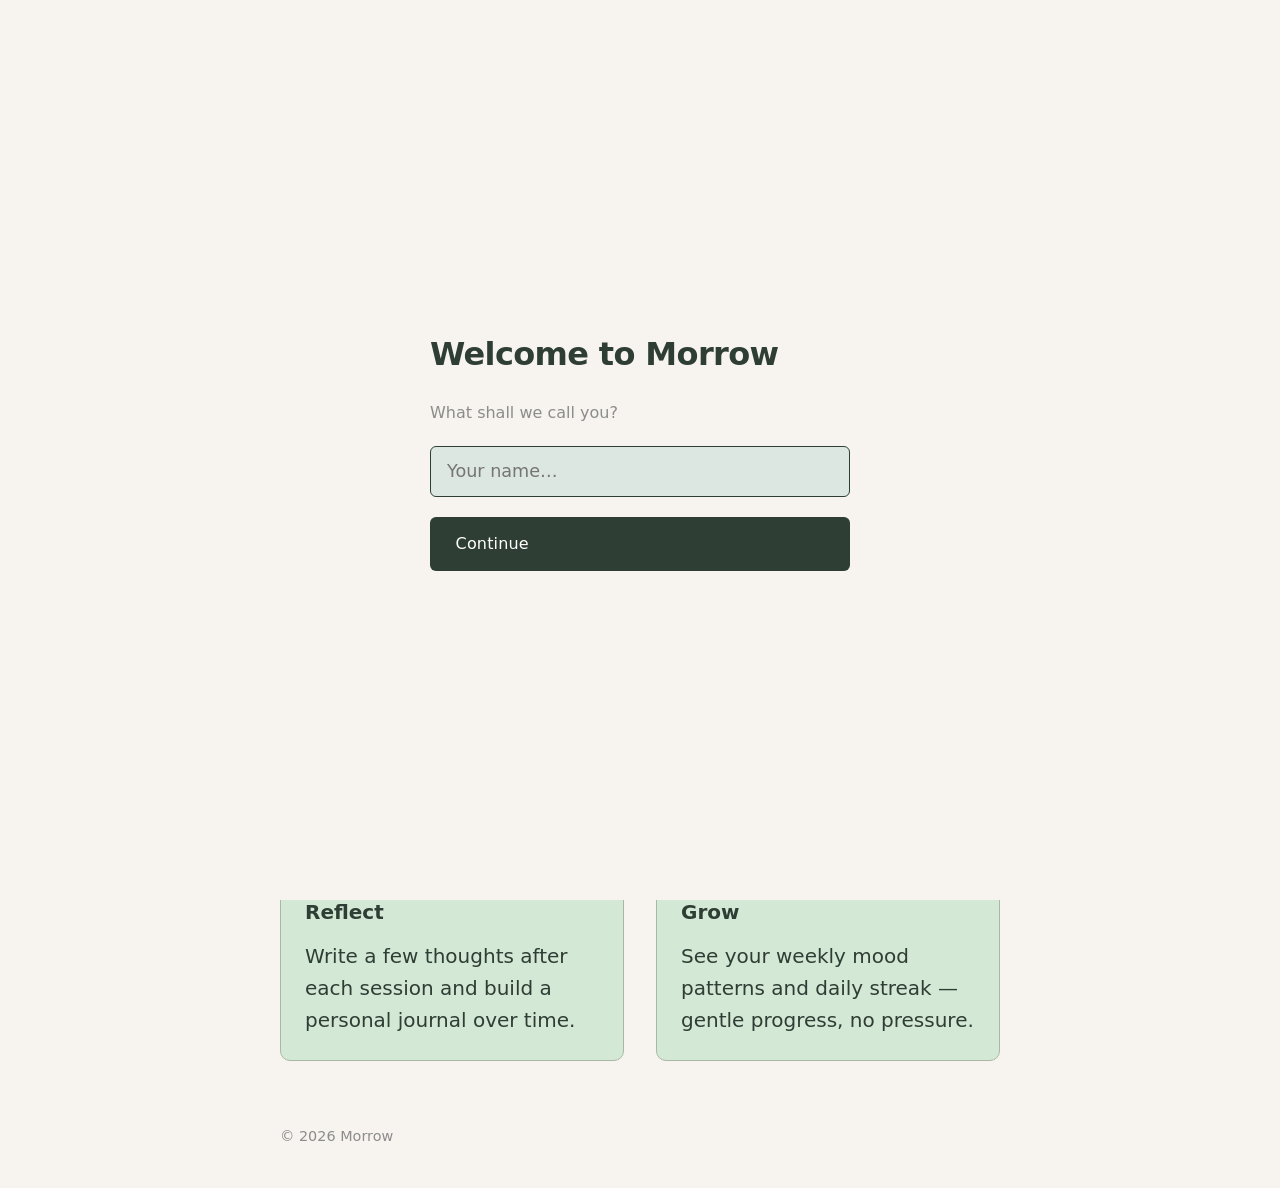
==== index.html @ deaaa67a "Add files via upload" ====
<!DOCTYPE html>
<html lang="en">
<head>
  <meta charset="UTF-8" />
  <meta name="viewport" content="width=device-width, initial-scale=1" />
  <title>Your Product</title>

  <link rel="stylesheet" href="styles.css" />
</head>

<body>

  <header>
    <div style="display:flex; align-items:center;">
      <img src="Morrow.svg" alt="Morrow logo" style="height:32px; width:auto;">
    </div>

    <nav>
      <a href="index.html">Home</a>
      <a href="start.html">Focus</a>
      <a href="journal.html">Journal</a>
    </nav>
  </header>

  <!-- First-visit name prompt -->
  <div class="name-overlay" id="nameOverlay" style="display:none">
    <div class="name-card">
      <h2>Welcome to Morrow</h2>
      <p>What shall we call you?</p>
      <input class="name-input" id="nameInput" type="text" placeholder="Your name…" maxlength="40" autocomplete="off" />
      <a class="button" href="#" id="nameSaveBtn" style="margin:0">Continue</a>
    </div>
  </div>

  <main>
    <h1 id="greeting">Your daily pause</h1>
    <p>A few quiet moments to breathe, reflect, and move through your day with more intention.</p>

    <div class="stats-bar" id="statsBar" style="display:none"></div>

    <a class="button" href="start.html">Get Started</a>

    <section class="features">
      <h2>What makes it different</h2>

      <div class="feature-list">
        <div class="feature">
          <div class="icon">
            <svg xmlns="http://www.w3.org/2000/svg" width="28" height="28" viewBox="0 0 24 24" fill="none" stroke="currentColor" stroke-width="1.75" stroke-linecap="round" stroke-linejoin="round"><path d="M9.59 4.59A2 2 0 1 1 11 8H2m10.59 11.41A2 2 0 1 0 14 16H2m15.73-8.27A2.5 2.5 0 1 1 19.5 12H2"/></svg>
          </div>
          <h3>Breathe</h3>
          <p>A guided breathing exercise with ambient sound to bring you back to centre.</p>
        </div>

        <div class="feature">
          <div class="icon">
            <svg xmlns="http://www.w3.org/2000/svg" width="28" height="28" viewBox="0 0 24 24" fill="none" stroke="currentColor" stroke-width="1.75" stroke-linecap="round" stroke-linejoin="round"><path d="M12 3a6 6 0 0 0 9 9 9 9 0 1 1-9-9Z"/></svg>
          </div>
          <h3>Check in</h3>
          <p>Track your mood before and after each session with a simple moon-phase scale.</p>
        </div>

        <div class="feature">
          <div class="icon">
            <svg xmlns="http://www.w3.org/2000/svg" width="28" height="28" viewBox="0 0 24 24" fill="none" stroke="currentColor" stroke-width="1.75" stroke-linecap="round" stroke-linejoin="round"><path d="M2 3h6a4 4 0 0 1 4 4v14a3 3 0 0 0-3-3H2z"/><path d="M22 3h-6a4 4 0 0 0-4 4v14a3 3 0 0 1 3-3h7z"/></svg>
          </div>
          <h3>Reflect</h3>
          <p>Write a few thoughts after each session and build a personal journal over time.</p>
        </div>

        <div class="feature">
          <div class="icon">
            <svg xmlns="http://www.w3.org/2000/svg" width="28" height="28" viewBox="0 0 24 24" fill="none" stroke="currentColor" stroke-width="1.75" stroke-linecap="round" stroke-linejoin="round"><polyline points="22 7 13.5 15.5 8.5 10.5 2 17"/><polyline points="16 7 22 7 22 13"/></svg>
          </div>
          <h3>Grow</h3>
          <p>See your weekly mood patterns and daily streak — gentle progress, no pressure.</p>
        </div>
      </div>
    </section>

    <footer>
      © 2026 Morrow
    </footer>
  </main>

  <script>
    // ── Name personalisation ─────────────────────────────────────────────────
    const storedName = localStorage.getItem("morrowName");
    if (!storedName) {
      document.getElementById("nameOverlay").style.display = "flex";
      document.getElementById("nameInput").focus();
    } else {
      setGreeting(storedName);
    }

    document.getElementById("nameSaveBtn").addEventListener("click", function (e) {
      e.preventDefault();
      const name = document.getElementById("nameInput").value.trim();
      if (!name) { document.getElementById("nameInput").focus(); return; }
      localStorage.setItem("morrowName", name);
      document.getElementById("nameOverlay").style.display = "none";
      setGreeting(name);
    });

    document.getElementById("nameInput").addEventListener("keydown", function (e) {
      if (e.key === "Enter") document.getElementById("nameSaveBtn").click();
    });

    function setGreeting(name) {
      const hour = new Date().getHours();
      const time = hour < 12 ? "Good morning" : hour < 17 ? "Good afternoon" : "Good evening";
      document.getElementById("greeting").textContent = `${time}, ${name}`;
    }

    // ── Stats bar ────────────────────────────────────────────────────────────
    const entries = JSON.parse(localStorage.getItem("morrowJournal") || "[]");
    if (entries.length > 0) {
      const bar = document.getElementById("statsBar");
      bar.style.display = "flex";

      // Total sessions
      const total = entries.length;

      // Current streak: count consecutive calendar days ending today
      const today = new Date();
      today.setHours(0, 0, 0, 0);
      const days = new Set(entries.map(e => {
        const d = new Date(e.date);
        d.setHours(0, 0, 0, 0);
        return d.getTime();
      }));
      let streak = 0;
      let cursor = today.getTime();
      while (days.has(cursor)) {
        streak++;
        cursor -= 86400000;
      }

      bar.innerHTML = `
        <div class="stat">
          <span class="stat-value">${total}</span>
          <span class="stat-label">${total === 1 ? "session" : "sessions"}</span>
        </div>
        <div class="stat">
          <span class="stat-value">${streak}</span>
          <span class="stat-label">${streak === 1 ? "day streak" : "day streak"}</span>
        </div>
      `;
    }
  </script>

</body>
</html>
---- styles.css ----
:root {
  --font-main: system-ui, -apple-system, sans-serif;

  --color-bg: #F7F4EF;
  --color-surface: #DDE7E1;
  --color-card: #BFD8C1;
  --color-border: #A8B8A5;

  --color-text: #2F3E34;
  --color-muted: #8C8C8C;

  --color-accent: #D9C2A7;
  --color-button: #2F3E34;
  --color-button-text: #FFFFFF;

  --line-height: 1.6;
  --space: 2.5rem;
  --max-width: 720px;
}

body {
  margin: 0;
  padding: var(--space);
  padding-top: 100px;
  font-family: var(--font-main);
  color: var(--color-text);
  background: var(--color-bg);
  line-height: var(--line-height);
  display: block;
  opacity: 0;
  animation: fadeIn 0.8s ease forwards;
}

@keyframes fadeIn {
  from { opacity: 0; }
  to   { opacity: 1; }
}

main {
  max-width: var(--max-width);
  width: 100%;
  margin: 0 auto;
}

h1 {
  font-size: clamp(2rem, 4vw, 2.75rem);
  font-weight: 600;
  margin-bottom: 1rem;
  letter-spacing: -0.02em;
}

h2 {
  font-size: clamp(1.5rem, 3vw, 1.75rem);
  font-weight: 500;
  margin-bottom: 2.5rem;
  letter-spacing: -0.01em;
}

p {
  font-size: clamp(1rem, 2vw, 1.25rem);
  margin: 0 0 2rem 0;
  max-width: 55ch;
}

/* Header / Nav */
header {
  background: var(--color-surface);
  border-bottom: 1px solid var(--color-border);
  padding: 1rem 1.2rem;
  box-sizing: border-box;
  display: flex;
  align-items: center;
  justify-content: space-between;
  position: fixed;
  top: 0;
  left: 0;
  width: 100%;
  z-index: 1000;
}

header nav {
  display: flex;
  gap: 1.2rem;
  flex-wrap: wrap;
}

header nav a {
  color: var(--color-text);
  text-decoration: none;
  font-size: 1rem;
}

header nav a:hover {
  text-decoration: underline;
}

/* Buttons */
a.button {
  display: inline-block;
  padding: 0.9rem 1.6rem;
  border-radius: 6px;
  background: var(--color-button);
  color: var(--color-button-text);
  text-decoration: none;
  font-size: 1rem;
  letter-spacing: 0.01em;
  margin-right: 1rem;
  margin-bottom: 1rem;
}

a.button:hover {
  opacity: 0.85;
}

.back-button {
  display: inline-block;
  font-size: 1rem;
  color: var(--color-muted);
  text-decoration: none;
  margin-bottom: 1rem;
}

.back-button:hover {
  text-decoration: underline;
}

/* Forms */
label {
  display: block;
  margin-bottom: 0.5rem;
  font-size: 1rem;
  font-weight: 500;
}

.custom-select {
  position: relative;
  width: 100%;
  margin-bottom: 3.5rem;
  font-size: 1rem;
  user-select: none;
}

.custom-select__trigger {
  display: flex;
  align-items: center;
  justify-content: space-between;
  padding: 0.9rem 1rem;
  border: 1px solid var(--color-border);
  border-radius: 6px;
  background: var(--color-surface);
  color: var(--color-text);
  cursor: pointer;
}

.custom-select__trigger .placeholder {
  color: var(--color-muted);
}

.custom-select__options {
  display: none;
  position: absolute;
  top: calc(100% + 4px);
  left: 0;
  right: 0;
  background: var(--color-surface);
  border: 1px solid var(--color-border);
  border-radius: 6px;
  overflow: hidden;
  z-index: 100;
}

.custom-select.open .custom-select__options {
  display: block;
}

.custom-select .option {
  padding: 0.35rem 1rem;
  cursor: pointer;
  color: var(--color-text);
}

.custom-select .option:hover {
  background: var(--color-card);
}

.custom-select .option.selected {
  background: var(--color-card);
}

textarea {
  width: 100%;
  height: 160px;
  padding: 1rem;
  font-size: 1rem;
  border: 1px solid var(--color-border);
  border-radius: 6px;
  resize: vertical;
  font-family: var(--font-main);
  margin-bottom: 2rem;
  background: var(--color-surface);
  color: var(--color-text);
  box-sizing: border-box;
}

/* Feature cards (index.html) */
.features {
  margin-top: 5rem;
}

.feature-list {
  display: grid;
  grid-template-columns: repeat(auto-fit, minmax(260px, 1fr));
  gap: 3rem 2rem;
}

.feature {
  background: #D4E8D6;
  border: 1px solid var(--color-border);
  padding: 1.5rem;
  border-radius: 10px;
  display: flex;
  flex-direction: column;
  gap: 0.75rem;
}

.feature .icon {
  line-height: 1;
  color: var(--color-text);
  opacity: 0.75;
}

.feature h3 {
  font-size: 1.25rem;
  font-weight: 600;
  margin: 0;
}

.feature p {
  margin: 0;
  max-width: 50ch;
}

/* Footer */
footer {
  margin-top: 4rem;
  font-size: 0.9rem;
  color: var(--color-muted);
}

/* ── Name prompt overlay ── */
.name-overlay {
  position: fixed;
  inset: 0;
  background: var(--color-bg);
  display: flex;
  align-items: center;
  justify-content: center;
  z-index: 2000;
  animation: fadeIn 0.6s ease forwards;
}

.name-card {
  max-width: 420px;
  width: 90%;
  display: flex;
  flex-direction: column;
  gap: 1.25rem;
}

.name-card h2 {
  font-size: clamp(1.5rem, 3vw, 2rem);
  font-weight: 600;
  margin: 0;
  letter-spacing: -0.02em;
}

.name-card p {
  font-size: 1rem;
  color: var(--color-muted);
  margin: 0;
  max-width: none;
}

.name-input {
  width: 100%;
  padding: 0.9rem 1rem;
  font-size: 1.1rem;
  border: 1px solid var(--color-border);
  border-radius: 6px;
  background: var(--color-surface);
  color: var(--color-text);
  font-family: var(--font-main);
  box-sizing: border-box;
  outline: none;
}

.name-input:focus {
  border-color: var(--color-text);
}

/* ── Guided prompt (next.html) ── */
.guided-prompt {
  max-width: 55ch;
  font-size: 1rem;
  color: var(--color-muted);
  font-style: italic;
  line-height: 1.7;
  min-height: 3rem;
  text-align: center;
  margin: 0 auto 1.5rem;
  opacity: 0;
  transition: opacity 1s ease;
}

.guided-prompt.visible {
  opacity: 1;
}

/* ── End-of-session summary card ── */
.summary-card {
  background: var(--color-card);
  border: 1px solid var(--color-border);
  border-radius: 10px;
  padding: 1.5rem;
  margin-bottom: 2rem;
  display: none;
  flex-direction: column;
  gap: 0.75rem;
}

.summary-card.visible {
  display: flex;
}

.summary-card h3 {
  font-size: 1.1rem;
  font-weight: 600;
  margin: 0;
}

.summary-row {
  display: flex;
  justify-content: space-between;
  font-size: 0.95rem;
  color: var(--color-muted);
  flex-wrap: wrap;
  gap: 0.5rem;
}

.summary-row span:last-child {
  color: var(--color-text);
  font-weight: 500;
}

/* ── Weekly mood chart ── */
.mood-chart {
  margin: 2rem 0;
}

.mood-chart-title {
  font-size: 1rem;
  font-weight: 600;
  margin-bottom: 1rem;
  color: var(--color-text);
}


.mood-week-row {
  display: flex;
  justify-content: space-between;
  gap: 0.25rem;
  margin-top: 0.5rem;
}

.mood-week-day {
  display: flex;
  flex-direction: column;
  align-items: center;
  gap: 0.4rem;
  flex: 1;
}

.mood-week-label {
  font-size: 0.75rem;
  color: var(--color-muted);
}

.mood-week-moons {
  font-size: 1.1rem;
  display: flex;
  align-items: center;
  gap: 0.2rem;
  line-height: 1;
}

.mood-week-moons.muted {
  opacity: 0.35;
}

.mood-week-arrow {
  font-size: 0.65rem;
  color: var(--color-muted);
}

/* ── Streak / stats bar (index.html) ── */
.stats-bar {
  display: flex;
  gap: 2rem;
  margin-bottom: 2.5rem;
  flex-wrap: wrap;
}

.stat {
  display: flex;
  flex-direction: column;
  gap: 0.2rem;
}

.stat-value {
  font-size: 1.75rem;
  font-weight: 700;
  line-height: 1;
  color: var(--color-text);
}

.stat-label {
  font-size: 0.875rem;
  color: var(--color-muted);
}

/* ── Mood picker ── */
.mood-row {
  display: flex;
  gap: 0.75rem;
  margin-bottom: 2.5rem;
  flex-wrap: wrap;
}

.mood-btn {
  font-size: 1.6rem;
  background: var(--color-surface);
  border: 2px solid transparent;
  border-radius: 50%;
  width: 52px;
  height: 52px;
  cursor: pointer;
  display: flex;
  align-items: center;
  justify-content: center;
  transition: border-color 0.15s, background 0.15s;
  line-height: 1;
}

.mood-btn:hover {
  background: var(--color-card);
}

.mood-btn.selected {
  border-color: var(--color-border);
  background: var(--color-card);
}

/* ── Duration picker ── */
.duration-row {
  display: flex;
  gap: 0.75rem;
  margin-bottom: 2.5rem;
  flex-wrap: wrap;
}

.duration-btn {
  padding: 0.5rem 1.1rem;
  border-radius: 6px;
  border: 1px solid var(--color-border);
  background: var(--color-surface);
  color: var(--color-text);
  font-size: 0.95rem;
  font-family: var(--font-main);
  cursor: pointer;
  transition: background 0.15s;
}

.duration-btn:hover {
  background: var(--color-card);
}

.duration-btn.selected {
  background: var(--color-button);
  color: var(--color-button-text);
  border-color: var(--color-button);
}

/* ── Custom focus input ── */
.custom-input {
  width: 100%;
  padding: 0.9rem 1rem;
  font-size: 1rem;
  border: 1px solid var(--color-border);
  border-radius: 6px;
  background: var(--color-surface);
  color: var(--color-text);
  font-family: var(--font-main);
  box-sizing: border-box;
  margin-bottom: 3.5rem;
  display: none;
}

.custom-input:focus {
  outline: 2px solid var(--color-border);
  outline-offset: 2px;
}

/* ── Session timer (next.html) ── */
.session-timer {
  font-size: 2rem;
  font-weight: 600;
  letter-spacing: 0.05em;
  color: var(--color-text);
  text-align: center;
  margin-bottom: 0.25rem;
  font-variant-numeric: tabular-nums;
}

.session-timer-label {
  font-size: 0.875rem;
  color: var(--color-muted);
  text-align: center;
  margin-bottom: 1rem;
}

/* ── Ambient sound toggle ── */
.sound-row {
  display: flex;
  gap: 0.6rem;
  justify-content: center;
  flex-wrap: wrap;
  margin-bottom: 1.5rem;
}

.sound-btn {
  padding: 0.4rem 0.9rem;
  border-radius: 20px;
  border: 1px solid var(--color-border);
  background: var(--color-surface);
  color: var(--color-text);
  font-size: 0.875rem;
  font-family: var(--font-main);
  cursor: pointer;
  transition: background 0.15s;
}

.sound-btn:hover {
  background: var(--color-card);
}

.sound-btn.active {
  background: var(--color-button);
  color: var(--color-button-text);
  border-color: var(--color-button);
}

/* ── Mood display in journal entries ── */
.journal-entry-mood {
  display: flex;
  align-items: center;
  gap: 0.5rem;
  font-size: 0.875rem;
  color: var(--color-muted);
  margin-top: 0.75rem;
}

.mood-arrow {
  font-size: 0.75rem;
}

.journal-entry-meta {
  display: flex;
  gap: 1rem;
  flex-wrap: wrap;
  align-items: center;
  margin-top: 0.75rem;
  font-size: 0.875rem;
  color: var(--color-muted);
}

/* Responsive */
@media (max-width: 420px) {
  header {
    flex-direction: column;
    align-items: flex-start;
    gap: 0.5rem;
  }

  header nav {
    gap: 1rem;
  }
}
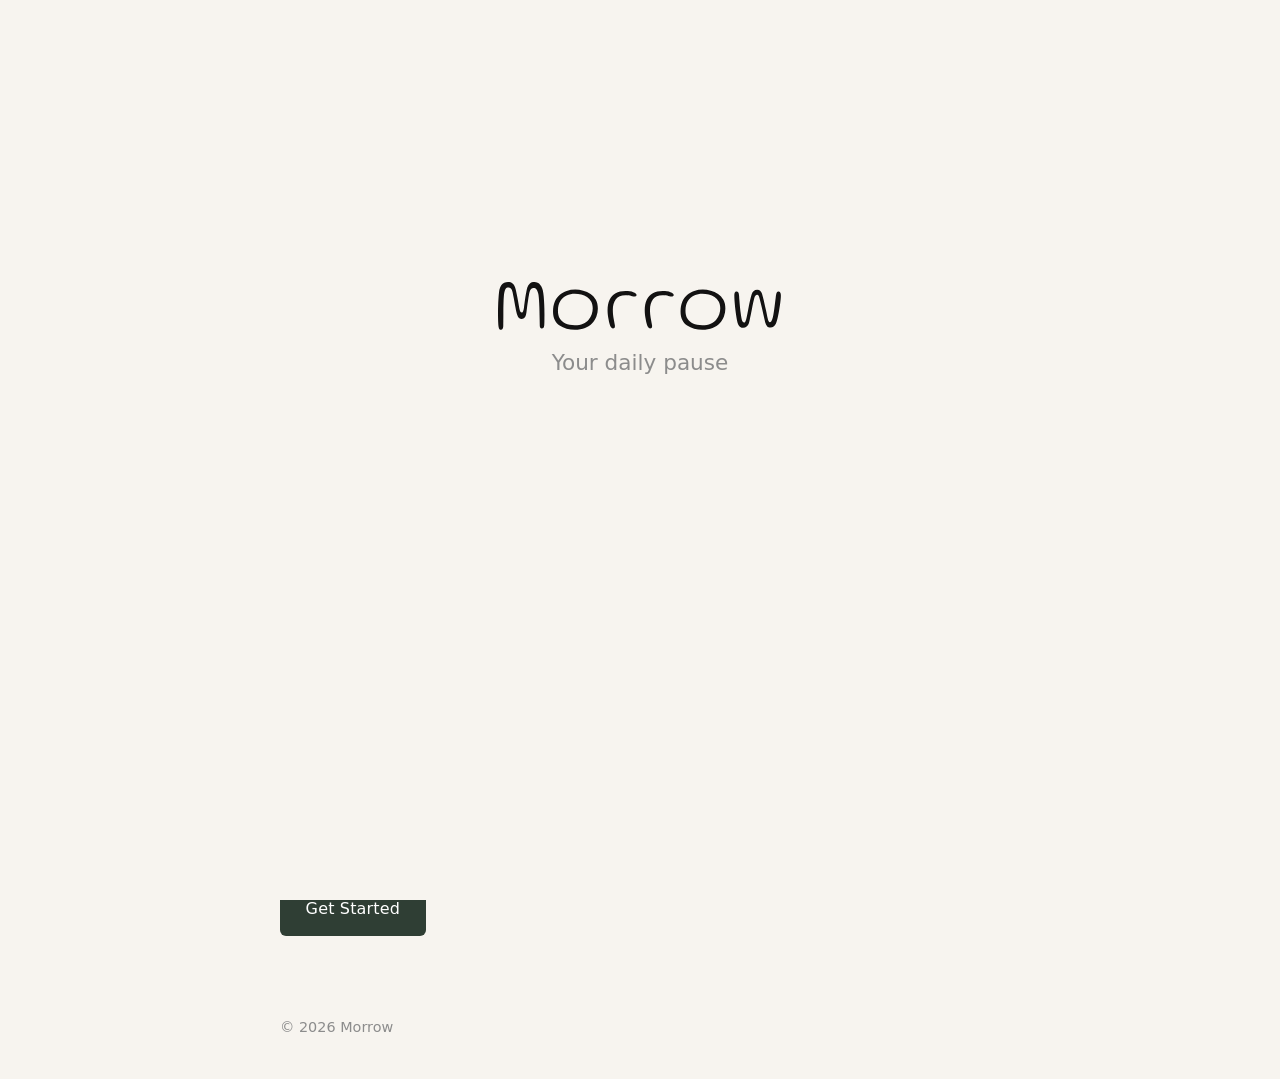
==== commit bfc22b95: "Add files via upload" ====
--- a/index.html
+++ b/index.html
@@ -20,15 +20,19 @@
       <a href="start.html">Focus</a>
       <a href="journal.html">Journal</a>
     </nav>
+    <div></div>
   </header>
 
   <!-- First-visit name prompt -->
   <div class="name-overlay" id="nameOverlay" style="display:none">
     <div class="name-card">
-      <h2>Welcome to Morrow</h2>
-      <p>What shall we call you?</p>
-      <input class="name-input" id="nameInput" type="text" placeholder="Your name…" maxlength="40" autocomplete="off" />
-      <a class="button" href="#" id="nameSaveBtn" style="margin:0">Continue</a>
+      <img src="Morrow.svg" alt="Morrow" class="name-logo" />
+      <p class="name-tagline" id="nameTagline" style="opacity:0">Your daily pause</p>
+      <div class="name-form" id="nameForm" style="opacity:0">
+        <p class="name-question">What shall we call you?</p>
+        <input class="name-input" id="nameInput" type="text" placeholder="Your name…" maxlength="40" autocomplete="off" />
+        <a class="button" href="#" id="nameSaveBtn" style="margin:0">Begin</a>
+      </div>
     </div>
   </div>
 
@@ -38,11 +42,7 @@
 
     <div class="stats-bar" id="statsBar" style="display:none"></div>
 
-    <a class="button" href="start.html">Get Started</a>
-
     <section class="features">
-      <h2>What makes it different</h2>
-
       <div class="feature-list">
         <div class="feature">
           <div class="icon">
@@ -78,6 +78,8 @@
       </div>
     </section>
 
+    <a class="button" href="start.html">Get Started</a>
+
     <footer>
       © 2026 Morrow
     </footer>
@@ -88,7 +90,14 @@
     const storedName = localStorage.getItem("morrowName");
     if (!storedName) {
       document.getElementById("nameOverlay").style.display = "flex";
-      document.getElementById("nameInput").focus();
+      // Reveal sequence: tagline fades in after 800ms, form after 1800ms
+      setTimeout(function () {
+        document.getElementById("nameTagline").style.opacity = "1";
+      }, 800);
+      setTimeout(function () {
+        document.getElementById("nameForm").style.opacity = "1";
+        document.getElementById("nameInput").focus();
+      }, 1800);
     } else {
       setGreeting(storedName);
     }
--- a/styles.css
+++ b/styles.css
@@ -68,9 +68,9 @@
   border-bottom: 1px solid var(--color-border);
   padding: 1rem 1.2rem;
   box-sizing: border-box;
-  display: flex;
-  align-items: center;
-  justify-content: space-between;
+  display: grid;
+  grid-template-columns: 1fr auto 1fr;
+  align-items: center;
   position: fixed;
   top: 0;
   left: 0;
@@ -204,7 +204,8 @@
 
 /* Feature cards (index.html) */
 .features {
-  margin-top: 5rem;
+  margin-top: 3rem;
+  margin-bottom: 2.5rem;
 }
 
 .feature-list {
@@ -256,27 +257,44 @@
   align-items: center;
   justify-content: center;
   z-index: 2000;
-  animation: fadeIn 0.6s ease forwards;
+  animation: fadeIn 0.8s ease forwards;
 }
 
 .name-card {
-  max-width: 420px;
+  max-width: 400px;
   width: 90%;
   display: flex;
   flex-direction: column;
-  gap: 1.25rem;
-}
-
-.name-card h2 {
-  font-size: clamp(1.5rem, 3vw, 2rem);
-  font-weight: 600;
-  margin: 0;
-  letter-spacing: -0.02em;
-}
-
-.name-card p {
-  font-size: 1rem;
-  color: var(--color-muted);
+  align-items: center;
+  gap: 2.5rem;
+  text-align: center;
+}
+
+.name-logo {
+  height: 48px;
+  width: auto;
+}
+
+.name-tagline {
+  font-size: clamp(1.1rem, 2.5vw, 1.35rem);
+  color: var(--color-muted);
+  margin-top: -1.5rem;
+  max-width: none;
+  transition: opacity 0.8s ease;
+}
+
+.name-form {
+  width: 100%;
+  display: flex;
+  flex-direction: column;
+  gap: 1rem;
+  transition: opacity 0.8s ease;
+}
+
+.name-question {
+  font-size: 1.1rem;
+  font-weight: 500;
+  color: var(--color-text);
   margin: 0;
   max-width: none;
 }
@@ -292,6 +310,7 @@
   font-family: var(--font-main);
   box-sizing: border-box;
   outline: none;
+  text-align: center;
 }
 
 .name-input:focus {
